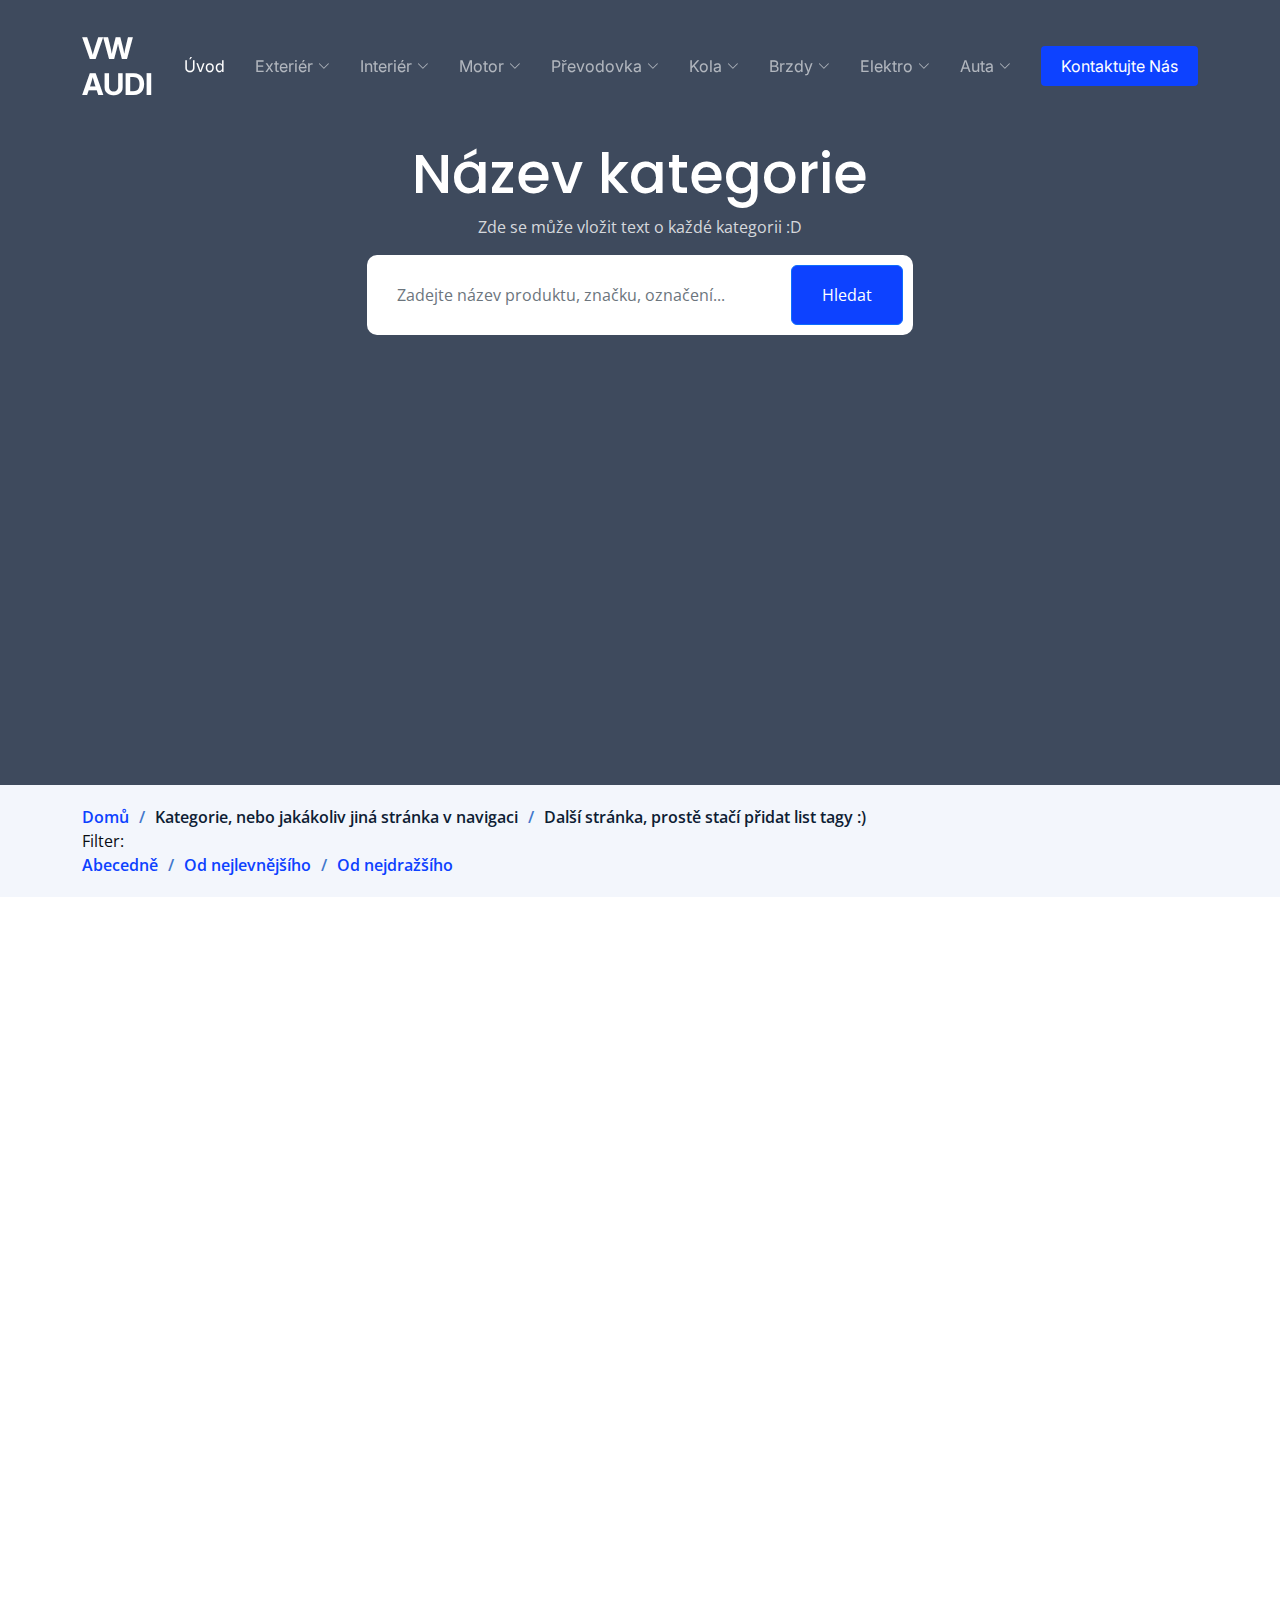
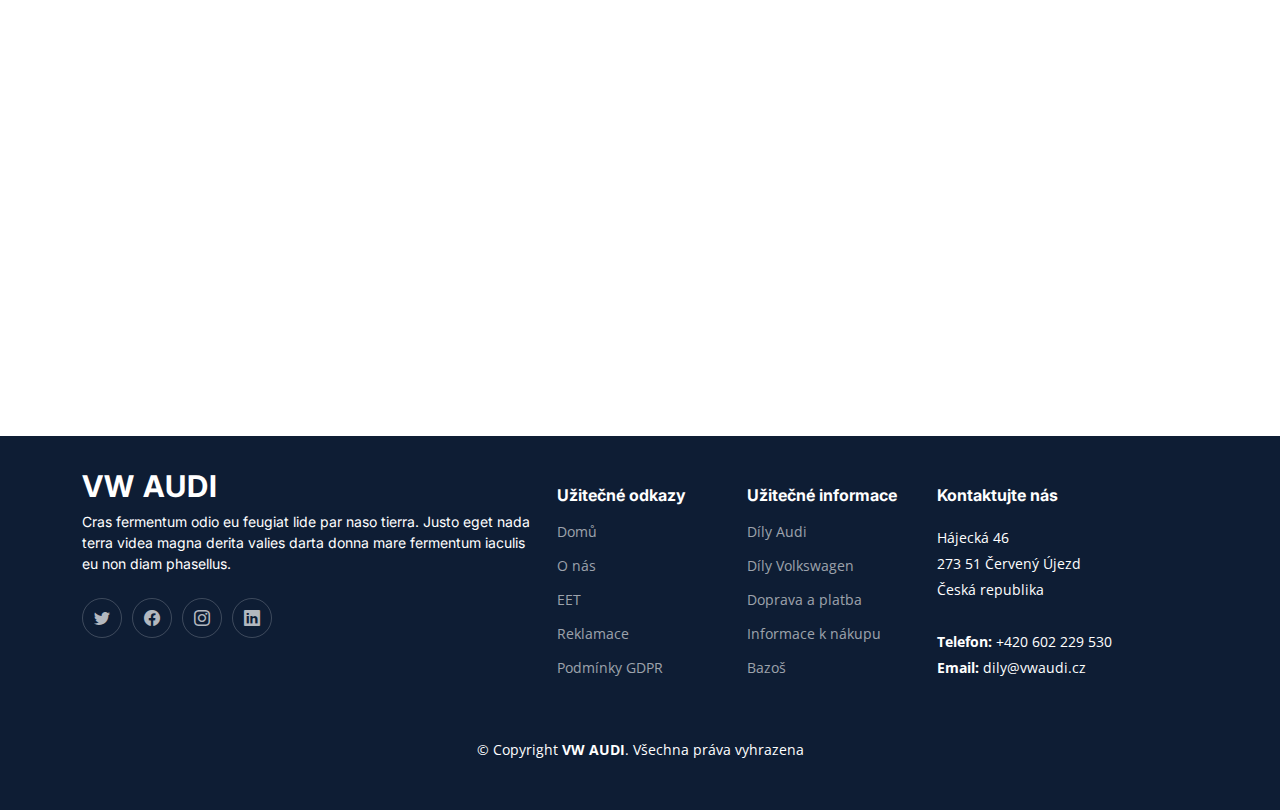
==== category-showcase-template.html @ 7b7fe3d1 "Initial commit" ====
<!DOCTYPE html>
<html lang="cs">

<head>
  <meta charset="utf-8">
  <meta content="width=device-width, initial-scale=1.0" name="viewport">

  <title>[Template]</title>
  <meta content="" name="description">
  <meta content="" name="keywords">

  <!-- Favicons -->
  <link rel="apple-touch-icon" sizes="180x180" href="assets/img/favicon/apple-touch-icon.png">
  <link rel="icon" type="image/png" sizes="32x32" href="assets/img/favicon/favicon-32x32.png">
  <link rel="icon" type="image/png" sizes="16x16" href="assets/img/favicon/favicon-16x16.png">
  <link rel="manifest" href="assets/img/favicon/site.webmanifest">

  <!-- Google Fonts -->
  <link rel="preconnect" href="https://fonts.googleapis.com">
  <link rel="preconnect" href="https://fonts.gstatic.com" crossorigin>
  <link href="https://fonts.googleapis.com/css2?family=Open+Sans:ital,wght@0,300;0,400;0,500;0,600;0,700;1,300;1,400;1,600;1,700&family=Poppins:ital,wght@0,300;0,400;0,500;0,600;0,700;1,300;1,400;1,500;1,600;1,700&family=Inter:ital,wght@0,300;0,400;0,500;0,600;0,700;1,300;1,400;1,500;1,600;1,700&display=swap" rel="stylesheet">

  <!-- Vendor CSS Files -->
  <link href="assets/vendor/bootstrap/css/bootstrap.min.css" rel="stylesheet">
  <link href="assets/vendor/bootstrap-icons/bootstrap-icons.css" rel="stylesheet">
  <link href="assets/vendor/fontawesome-free/css/all.min.css" rel="stylesheet">
  <link href="assets/vendor/glightbox/css/glightbox.min.css" rel="stylesheet">
  <link href="assets/vendor/swiper/swiper-bundle.min.css" rel="stylesheet">
  <link href="assets/vendor/aos/aos.css" rel="stylesheet">

  <!-- Template Main CSS File -->
  <link href="assets/css/main.css" rel="stylesheet">
</head>

<body>

  <!-- ======= Header ======= -->
  <header id="header" class="header d-flex align-items-center fixed-top">
    <div class="container-fluid container-xl d-flex align-items-center justify-content-between">

      <a href="index.html" class="logo d-flex align-items-center">
        <!-- Uncomment the line below if you also wish to use an image logo -->
        <!-- <img src="assets/img/logo.png" alt=""> -->
        <h1>VW AUDI</h1>
      </a>

      <i class="mobile-nav-toggle mobile-nav-show bi bi-list"></i>
      <i class="mobile-nav-toggle mobile-nav-hide d-none bi bi-x"></i>
      <nav id="navbar" class="navbar">
        <ul>
          <li><a href="index.html" class="active">Úvod</a></li>
          <li class="dropdown"><a href="#"><span>Exteriér</span> <i class="bi bi-chevron-down dropdown-indicator"></i></a>
            <ul>
              <li><a href="#">Skla čelní, boční, zadní okna a příslušenství</a></li>
              <li><a href="#">Mechanismy stěračů</a></li>
              <li class="dropdown"><a href="#"><span>Světla, světlomety, mlhovky, blikače</span> <i class="bi bi-chevron-down dropdown-indicator"></i></a>
                <ul>
                  <li><a href="#">Přední světlomety</a></li>
                  <li><a href="#">Zadní světla</a></li>
                </ul>
              </li>
              <li class="dropdown"><a href="#"><span>Karosérie, karošářské díly</span> <i class="bi bi-chevron-down dropdown-indicator"></i></a>
                <ul>
                  <li><a href="#">Dveře a kapoty</a></li>
                  <li><a href="#">Nárazníky</a></li>
                  <li><a href="#">Chladičová stěna</a></li>
                  <li><a href="#">Masky</a></li>
                  <li><a href="#">Zrcátka + slíčka zrcátek</a></li>
                </ul>
              </li>
              <li class="dropdown"><a href="#"><span>Chladiče, kondenzátory</span> <i class="bi bi-chevron-down dropdown-indicator"></i></a>
                <ul>
                  <li><a href="#">Intercooler</a></li>
                  <li><a href="#">Kondenzátory klimatizace</a></li>
                  <li><a href="#">Sahara, držáky vrtulí, vrtule</a></li>
                  <li><a href="#">Vodní chladiče</a></li>
                </ul>
              </li>
              <li><a href="#">Řízení, jednotlivé díly</a></li>
              <li><a href="#">Podvozek, jednotlivé díly</a></li>
              
            </ul>
          </li>

          <li class="dropdown"><a href="#"><span>Interiér</span> <i class="bi bi-chevron-down dropdown-indicator"></i></a>
            <ul>
              <li><a href="#">Vnitřní vybavení, interiér</a></li>
              <li><a href="#">Doplňky</a></li>
              <li><a href="#">Originální příslušenství, autodoplňky</a></li>
              <li class="dropdown"><a href="#"><span>Topení, chlazení, klimatizace</span> <i class="bi bi-chevron-down dropdown-indicator"></i></a>
                <ul>
                  <li><a href="#">Klimatizace</a></li>
                  <li><a href="#">Dopňky</a></li>
                  <li><a href="#">Hadice, trubky, klimatizace</a></li>
                </ul>
              </li>
            </ul>
          </li>

          <li class="dropdown"><a href="#"><span>Motor</span> <i class="bi bi-chevron-down dropdown-indicator"></i></a>
            <ul>
              <li><a href="#">Benzín</a></li>
              <li><a href="#">Diesel</a></li>
              <li><a href="#">Startéry</a></li>
              <li><a href="#">Alternátory</a></li>
              <li><a href="#">Klimakompresory</a></li>
              <li><a href="#">Servopumpy</a></li>
              <li><a href="#">Turbodmychadla</a></li>
              <li><a href="#">Vstřikovače pro motory</a></li>
              <li><a href="#">Vstřikovací čerpadla</a></li>
              <li><a href="#">AGR EGR Ventil</a></li>
              <li><a href="#">Hadice k turbu tlakové</a></li>
              <li><a href="#">Škrtící klapka benzín</a></li>
              <li><a href="#">Škrtící klapka diesel</a></li>
              <li><a href="#">Výfukové potrubí</a></li>
              <li><a href="#">Příprava paliva</a></li>
            </ul>
          </li>

          <li class="dropdown"><a href="#"><span>Převodovka</span> <i class="bi bi-chevron-down dropdown-indicator"></i></a>
            <ul>
              <li><a href="#">Poloosy, kardany</a></li>
            </ul>
          </li>

          <li class="dropdown"><a href="#"><span>Kola</span> <i class="bi bi-chevron-down dropdown-indicator"></i></a>
            <ul>
              <li><a href="#">Litá kola, plechová</a></li>
              <li><a href="#">Disky, pneumatiky</a></li>
            </ul>
          </li>

          <li class="dropdown"><a href="#"><span>Brzdy</span> <i class="bi bi-chevron-down dropdown-indicator"></i></a>
            <ul>
              <li><a href="#">ABS jednotky</a></li>
            </ul>
          </li>

          <li class="dropdown"><a href="#"><span>Elektro</span> <i class="bi bi-chevron-down dropdown-indicator"></i></a>
            <ul>
              <li><a href="#">Airbagy, bezpečnostní pásy, čidla</a></li>
              <li><a href="#">Nezávislá topení</a></li>
              <li><a href="#">Elektrika, elektrosoučástky, elektrodíly</a></li>
            </ul>
          </li>

          <li class="dropdown"><a href="#"><span>Auta</span> <i class="bi bi-chevron-down dropdown-indicator"></i></a>
            <ul>
              <li><a href="#">Volkswagen</a></li>
              <li><a href="#">Audi</a></li>
            </ul>
          </li>

          <li><a class="get-a-quote" href="#">Kontaktujte Nás</a></li>
        </ul>
      </nav><!-- .navbar -->

    </div>
  </header><!-- End Header -->
  <!-- End Header -->

  <main id="main">

    <!-- ======= Breadcrumbs ======= -->
    <div class="breadcrumbs">
      <div class="page-header d-flex align-items-center" style="background-image: url('assets/img/page-header.jpg');">
        <div class="container position-relative">
          <div class="row d-flex justify-content-center">
            <div class="col-lg-6 text-center">
              <h2>Název kategorie</h2>
              <p>Zde se může vložit text o každé kategorii :D</p>
              <div class="hero2 form">
                <form action="#" class="form-search d-flex align-items-stretch mb-3" data-aos="fade-up" data-aos-delay="200">
                  <input type="text" class="form-control" placeholder="Zadejte název produktu, značku, označení...">
                  <button type="submit" class="btn btn-primary">Hledat</button>
                </form>
              </div>
            </div>
          </div>
        </div>
      </div>
      <nav>
        <div class="container">
          <ol>
            <li><a href="index.html">Domů</a></li>
            <li>Kategorie, nebo jakákoliv jiná stránka v navigaci</li>
            <li>Další stránka, prostě stačí přidat list tagy :) </li>
          </ol>
          <span>Filter:</span>
          <ol>
            <li><a href="#">Abecedně</a></li>
            <li><a href="#">Od nejlevnějšího</a></li>
            <li><a href="#">Od nejdražšího</a></li>
          </ol>
        </div>
      </nav>
    </div><!-- End Breadcrumbs -->


    <!-- ======= Services Section ======= -->
    <section id="service" class="services pt-0">
      <div class="container" data-aos="fade-up">

        <div class="section-header">
          <span>Typ dílu</span>
          <h2>Typ dílu</h2>

        </div>

        <div class="row gy-4">

          <div class="col-lg-4 col-md-6" data-aos="fade-up" data-aos-delay="100">
            <div class="card">
              <div class="card-img">
                <img src="assets/img/item-placeholder.jpg" alt="" class="img-fluid">
              </div>
              <h3><a href="service-details.html" class="stretched-link">Titulek</a></h3>
              <p>Zde se musí vložit proměna pro popisek. Zatím tu bude tenhle text pro ukázku.</p>
              <h3 class="services status available">Dostupné</h3>
              <h3><span>2340</span> Kč</h3>
            </div>
          </div><!-- End Card Item -->

          <div class="col-lg-4 col-md-6" data-aos="fade-up" data-aos-delay="100">
            <div class="card">
              <div class="card-img">
                <img src="assets/img/item-placeholder.jpg" alt="" class="img-fluid">
              </div>
              <h3><a href="service-details.html" class="stretched-link">Titulek</a></h3>
              <p>Zde se musí vložit proměna pro popisek. Zatím tu bude tenhle text pro ukázku.</p>
              <h3 class="services status not-available">Nedostupné</h3>
              <h3><span>2340</span> Kč</h3>
            </div>
          </div><!-- End Card Item -->

          <div class="col-lg-4 col-md-6" data-aos="fade-up" data-aos-delay="100">
            <div class="card">
              <div class="card-img">
                <img src="assets/img/item-placeholder.jpg" alt="" class="img-fluid">
              </div>
              <h3><a href="service-details.html" class="stretched-link">Titulek</a></h3>
              <p>Zde se musí vložit proměna pro popisek. Zatím tu bude tenhle text pro ukázku.</p>
              <h3 class="services status available">Dostupné</h3>
              <h3><span>2340</span> Kč</h3>
            </div>
          </div><!-- End Card Item -->

          <div class="col-lg-4 col-md-6" data-aos="fade-up" data-aos-delay="100">
            <div class="card">
              <div class="card-img">
                <img src="assets/img/item-placeholder.jpg" alt="" class="img-fluid">
              </div>
              <h3><a href="service-details.html" class="stretched-link">Titulek</a></h3>
              <p>Zde se musí vložit proměna pro popisek. Zatím tu bude tenhle text pro ukázku.</p>
              <h3 class="services status not-available">Nedostupné</h3>
              <h3><span>2340</span> Kč</h3>
            </div>
          </div><!-- End Card Item -->

          <div class="col-lg-4 col-md-6" data-aos="fade-up" data-aos-delay="100">
            <div class="card">
              <div class="card-img">
                <img src="assets/img/item-placeholder.jpg" alt="" class="img-fluid">
              </div>
              <h3><a href="service-details.html" class="stretched-link">Titulek</a></h3>
              <p>Zde se musí vložit proměna pro popisek. Zatím tu bude tenhle text pro ukázku.</p>
              <h3 class="services status available">Dostupné</h3>
              <h3><span>2340</span> Kč</h3>
            </div>
          </div><!-- End Card Item -->

          <div class="col-lg-4 col-md-6" data-aos="fade-up" data-aos-delay="100">
            <div class="card">
              <div class="card-img">
                <img src="assets/img/item-placeholder.jpg" alt="" class="img-fluid">
              </div>
              <h3><a href="service-details.html" class="stretched-link">Titulek</a></h3>
              <p>Zde se musí vložit proměna pro popisek. Zatím tu bude tenhle text pro ukázku.</p>
              <h3 class="services status not-available">Nedostupné</h3>
              <h3><span>2340</span> Kč</h3>
            </div>
          </div><!-- End Card Item -->

        </div>

      </div>
    </section><!-- End Services Section -->

  <!-- ======= Footer ======= -->
  <footer id="footer" class="footer">

    <div class="container">
      <div class="row gy-4">
        <div class="col-lg-5 col-md-12 footer-info">
          <a href="index.html" class="logo d-flex align-items-center">
            <span>VW AUDI</span>
          </a>
          <p>Cras fermentum odio eu feugiat lide par naso tierra. Justo eget nada terra videa magna derita valies darta donna mare fermentum iaculis eu non diam phasellus.</p>
          <div class="social-links d-flex mt-4">
            <a href="#" class="twitter"><i class="bi bi-twitter"></i></a>
            <a href="#" class="facebook"><i class="bi bi-facebook"></i></a>
            <a href="#" class="instagram"><i class="bi bi-instagram"></i></a>
            <a href="#" class="linkedin"><i class="bi bi-linkedin"></i></a>
          </div>
        </div>

        <div class="col-lg-2 col-6 footer-links">
          <h4>Užitečné odkazy</h4>
          <ul>
            <li><a href="#">Domů</a></li>
            <li><a href="#">O nás</a></li>
            <li><a href="#">EET</a></li>
            <li><a href="#">Reklamace</a></li>
            <li><a href="#">Podmínky GDPR</a></li>
          </ul>
        </div>

        <div class="col-lg-2 col-6 footer-links">
          <h4>Užitečné informace</h4>
          <ul>
            <li><a href="#">Díly Audi</a></li>
            <li><a href="#">Díly Volkswagen</a></li>
            <li><a href="#">Doprava a platba</a></li>
            <li><a href="#">Informace k nákupu</a></li>
            <li><a href="http://auto.bazos.cz/?hledat=ROBERT+HERMAN&hlokalita=&humkreis=25&cenaod=&cenado=&kitx=ano" target="_blank">Bazoš</a></li>
          </ul>
        </div>

        <div class="col-lg-3 col-md-12 footer-contact text-center text-md-start">
          <h4>Kontaktujte nás</h4>
          <p>
            Hájecká 46 <br>
            273 51 Červený Újezd<br>
            Česká republika <br><br>
            <strong>Telefon:</strong> +420 602 229 530<br>
            <strong>Email:</strong> dily@vwaudi.cz<br>
          </p>

        </div>

      </div>
    </div>

    <div class="container mt-4">
      <div class="copyright">
        &copy; Copyright <strong><span>VW AUDI</span></strong>. Všechna práva vyhrazena
      </div>
      
    </div>

  </footer><!-- End Footer -->
  <!-- End Footer -->

  <a href="#" class="scroll-top d-flex align-items-center justify-content-center"><i class="bi bi-arrow-up-short"></i></a>

  <div id="preloader"></div>

  <!-- Vendor JS Files -->
  <script src="assets/vendor/bootstrap/js/bootstrap.bundle.min.js"></script>
  <script src="assets/vendor/purecounter/purecounter_vanilla.js"></script>
  <script src="assets/vendor/glightbox/js/glightbox.min.js"></script>
  <script src="assets/vendor/swiper/swiper-bundle.min.js"></script>
  <script src="assets/vendor/aos/aos.js"></script>
  <script src="assets/vendor/php-email-form/validate.js"></script>

  <!-- Template Main JS File -->
  <script src="assets/js/main.js"></script>

</body>

</html>
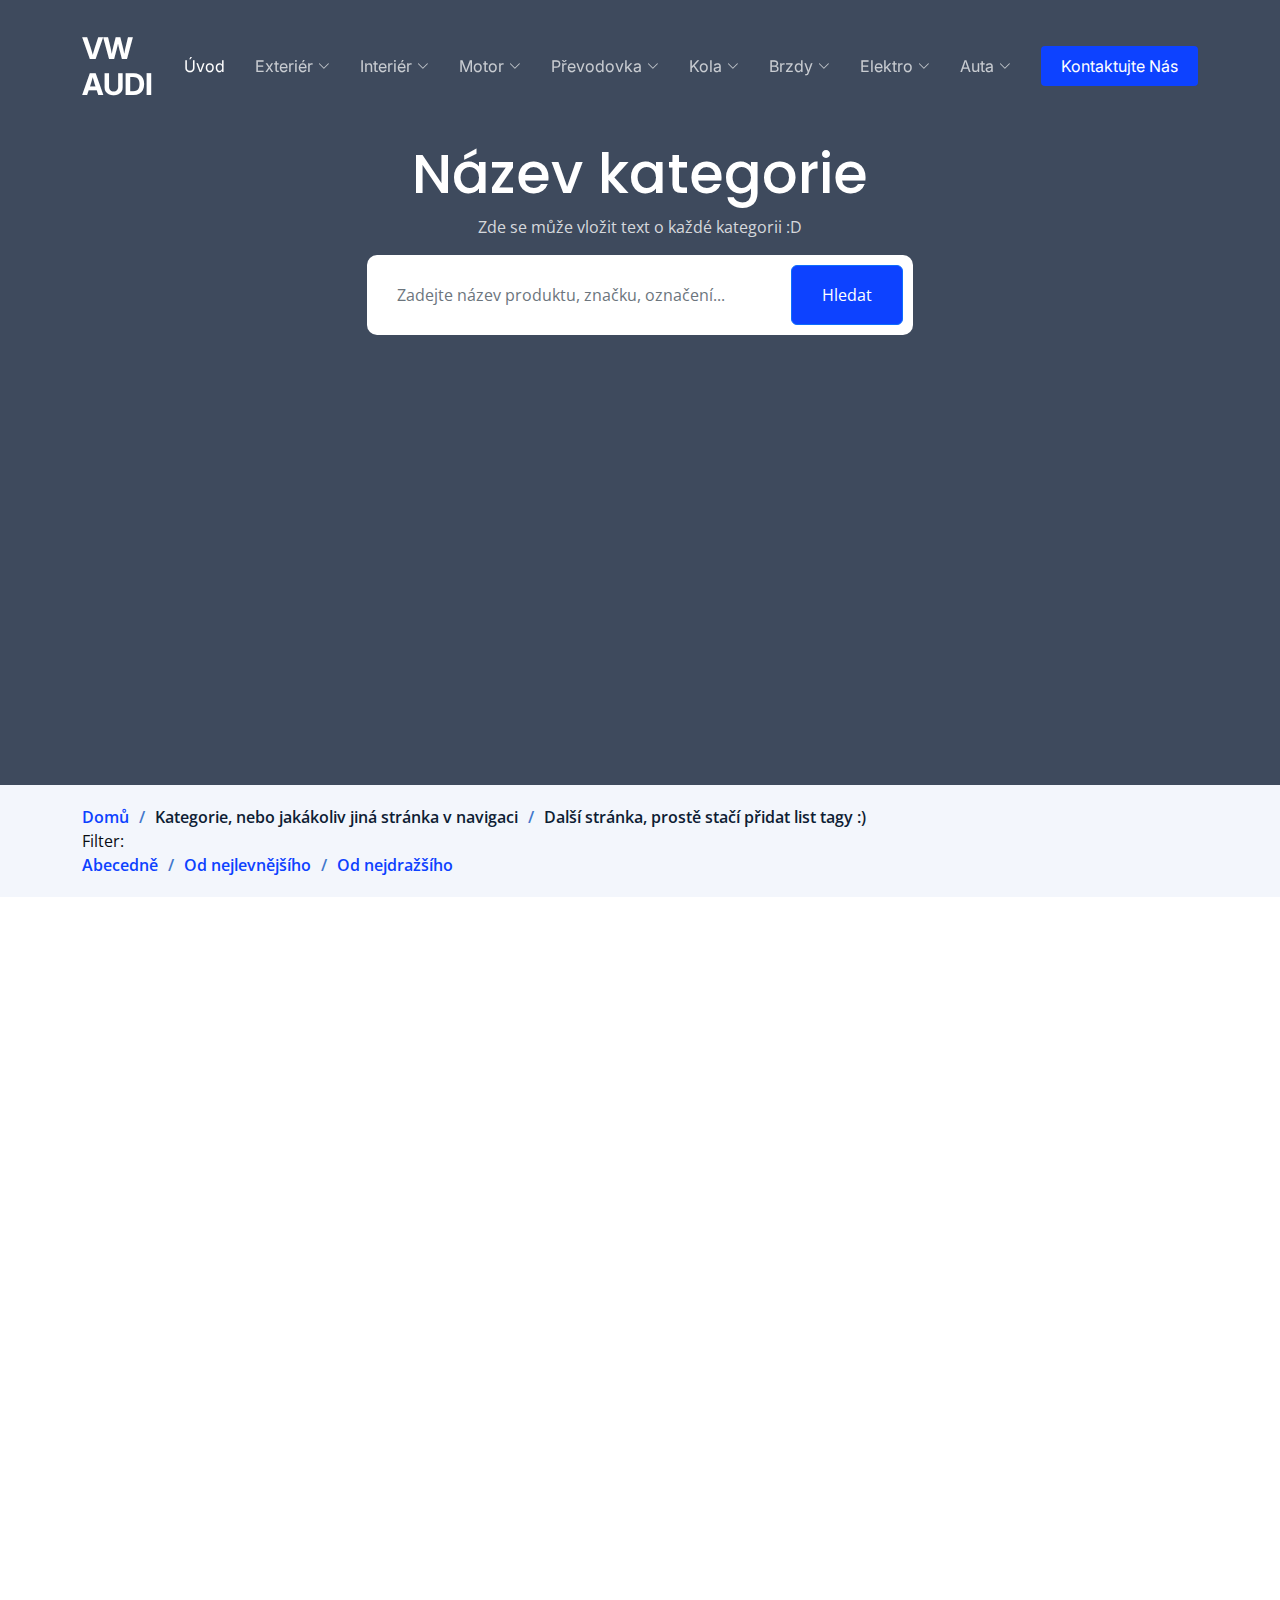
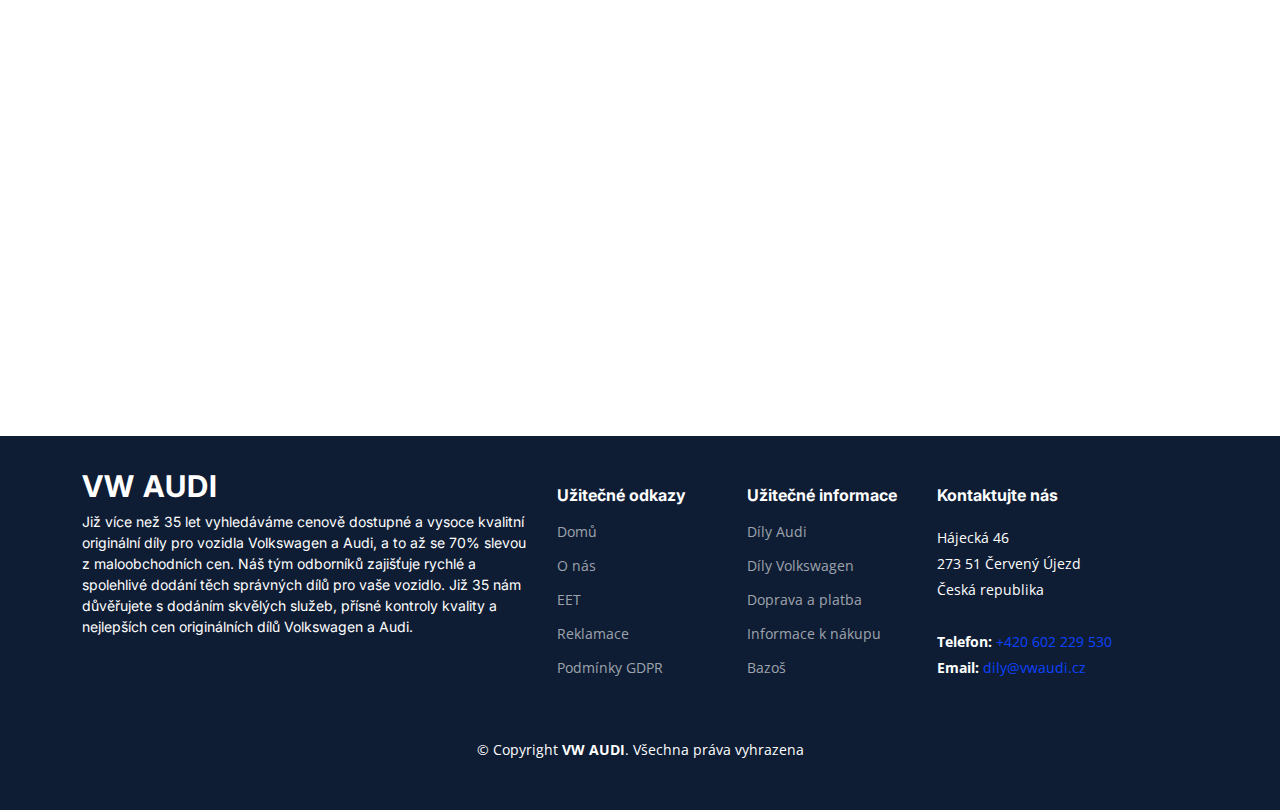
==== commit 096d2d8b: "Edited footer, changed counts. TBD - Fix form bugs" ====
--- a/category-showcase-template.html
+++ b/category-showcase-template.html
@@ -6,8 +6,9 @@
   <meta content="width=device-width, initial-scale=1.0" name="viewport">
 
   <title>[Template]</title>
-  <meta content="" name="description">
-  <meta content="" name="keywords">
+  <meta content="Ušetřete až 70% nákupem originálních použitých autodílů pro vaše Volkswagen nebo Audi v našem internetovém obchodě. Nabízíme širokou škálu originálních dílů pro tyto oblíbené značky a všechny díly procházejí pečlivou kontrolou a splňují přísné standardy kvality. Kontaktujte nás ještě dnes a využijte našich skvělých nabídek." name="description">
+  <meta content="Volkswagen, Audi, autodíly, originální, použité, nákup, cenově dostupné, kvalita, internetový obchod, garance kvality" name="keywords">
+
 
   <!-- Favicons -->
   <link rel="apple-touch-icon" sizes="180x180" href="assets/img/favicon/apple-touch-icon.png">
@@ -151,7 +152,7 @@
             </ul>
           </li>
 
-          <li><a class="get-a-quote" href="#">Kontaktujte Nás</a></li>
+          <li><a class="get-a-quote" href="mailto:dily@vwaudi.cz">Kontaktujte Nás</a></li>
         </ul>
       </nav><!-- .navbar -->
 
@@ -295,13 +296,7 @@
           <a href="index.html" class="logo d-flex align-items-center">
             <span>VW AUDI</span>
           </a>
-          <p>Cras fermentum odio eu feugiat lide par naso tierra. Justo eget nada terra videa magna derita valies darta donna mare fermentum iaculis eu non diam phasellus.</p>
-          <div class="social-links d-flex mt-4">
-            <a href="#" class="twitter"><i class="bi bi-twitter"></i></a>
-            <a href="#" class="facebook"><i class="bi bi-facebook"></i></a>
-            <a href="#" class="instagram"><i class="bi bi-instagram"></i></a>
-            <a href="#" class="linkedin"><i class="bi bi-linkedin"></i></a>
-          </div>
+          <p>Již více než 35 let vyhledáváme cenově dostupné a vysoce kvalitní originální díly pro vozidla Volkswagen a Audi, a to až se 70% slevou z maloobchodních cen. Náš tým odborníků zajišťuje rychlé a spolehlivé dodání těch správných dílů pro vaše vozidlo. Již 35 nám důvěřujete s dodáním skvělých služeb, přísné kontroly kvality a nejlepších cen originálních dílů Volkswagen a Audi.</p>
         </div>
 
         <div class="col-lg-2 col-6 footer-links">
@@ -332,8 +327,8 @@
             Hájecká 46 <br>
             273 51 Červený Újezd<br>
             Česká republika <br><br>
-            <strong>Telefon:</strong> +420 602 229 530<br>
-            <strong>Email:</strong> dily@vwaudi.cz<br>
+            <strong>Telefon:</strong> <a href="tel:+420602229530">+420 602 229 530</a><br>
+            <strong>Email:</strong> <a href="mailto:dily@vwaudi.cz">dily@vwaudi.cz</a><br>
           </p>
 
         </div>
@@ -362,6 +357,8 @@
   <script src="assets/vendor/swiper/swiper-bundle.min.js"></script>
   <script src="assets/vendor/aos/aos.js"></script>
   <script src="assets/vendor/php-email-form/validate.js"></script>
+  <!-- Tidio Live Chat -->
+  <script src="//code.tidio.co/gam2dsaixevtab65twdrgzqbtjnh2xce.js" async></script>
 
   <!-- Template Main JS File -->
   <script src="assets/js/main.js"></script>
--- a/assets/css/main.css
+++ b/assets/css/main.css
@@ -344,7 +344,7 @@
     font-family: var(--font-primary);
     font-size: 16px;
     font-weight: 400;
-    color: rgba(255, 255, 255, 0.6);
+    color: rgba(255, 255, 255, 0.719);
     white-space: nowrap;
     transition: 0.3s;
   }
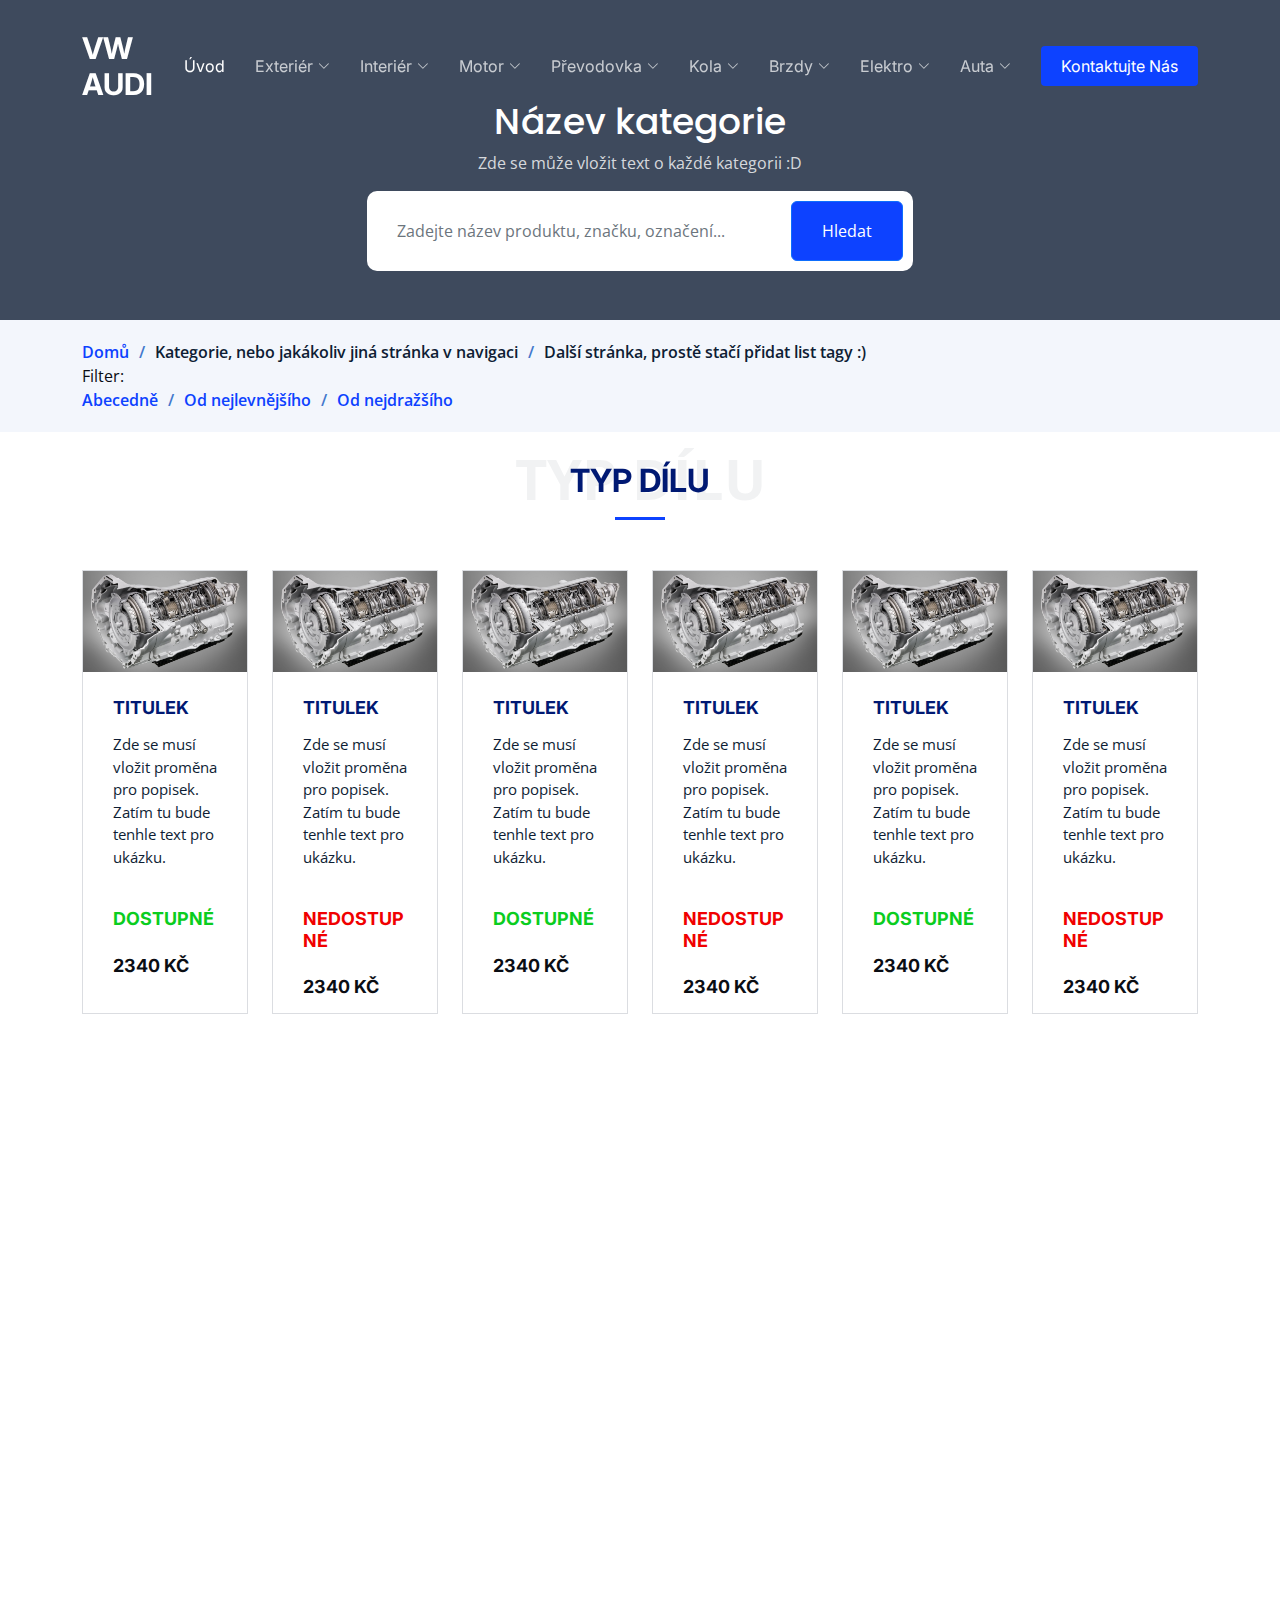
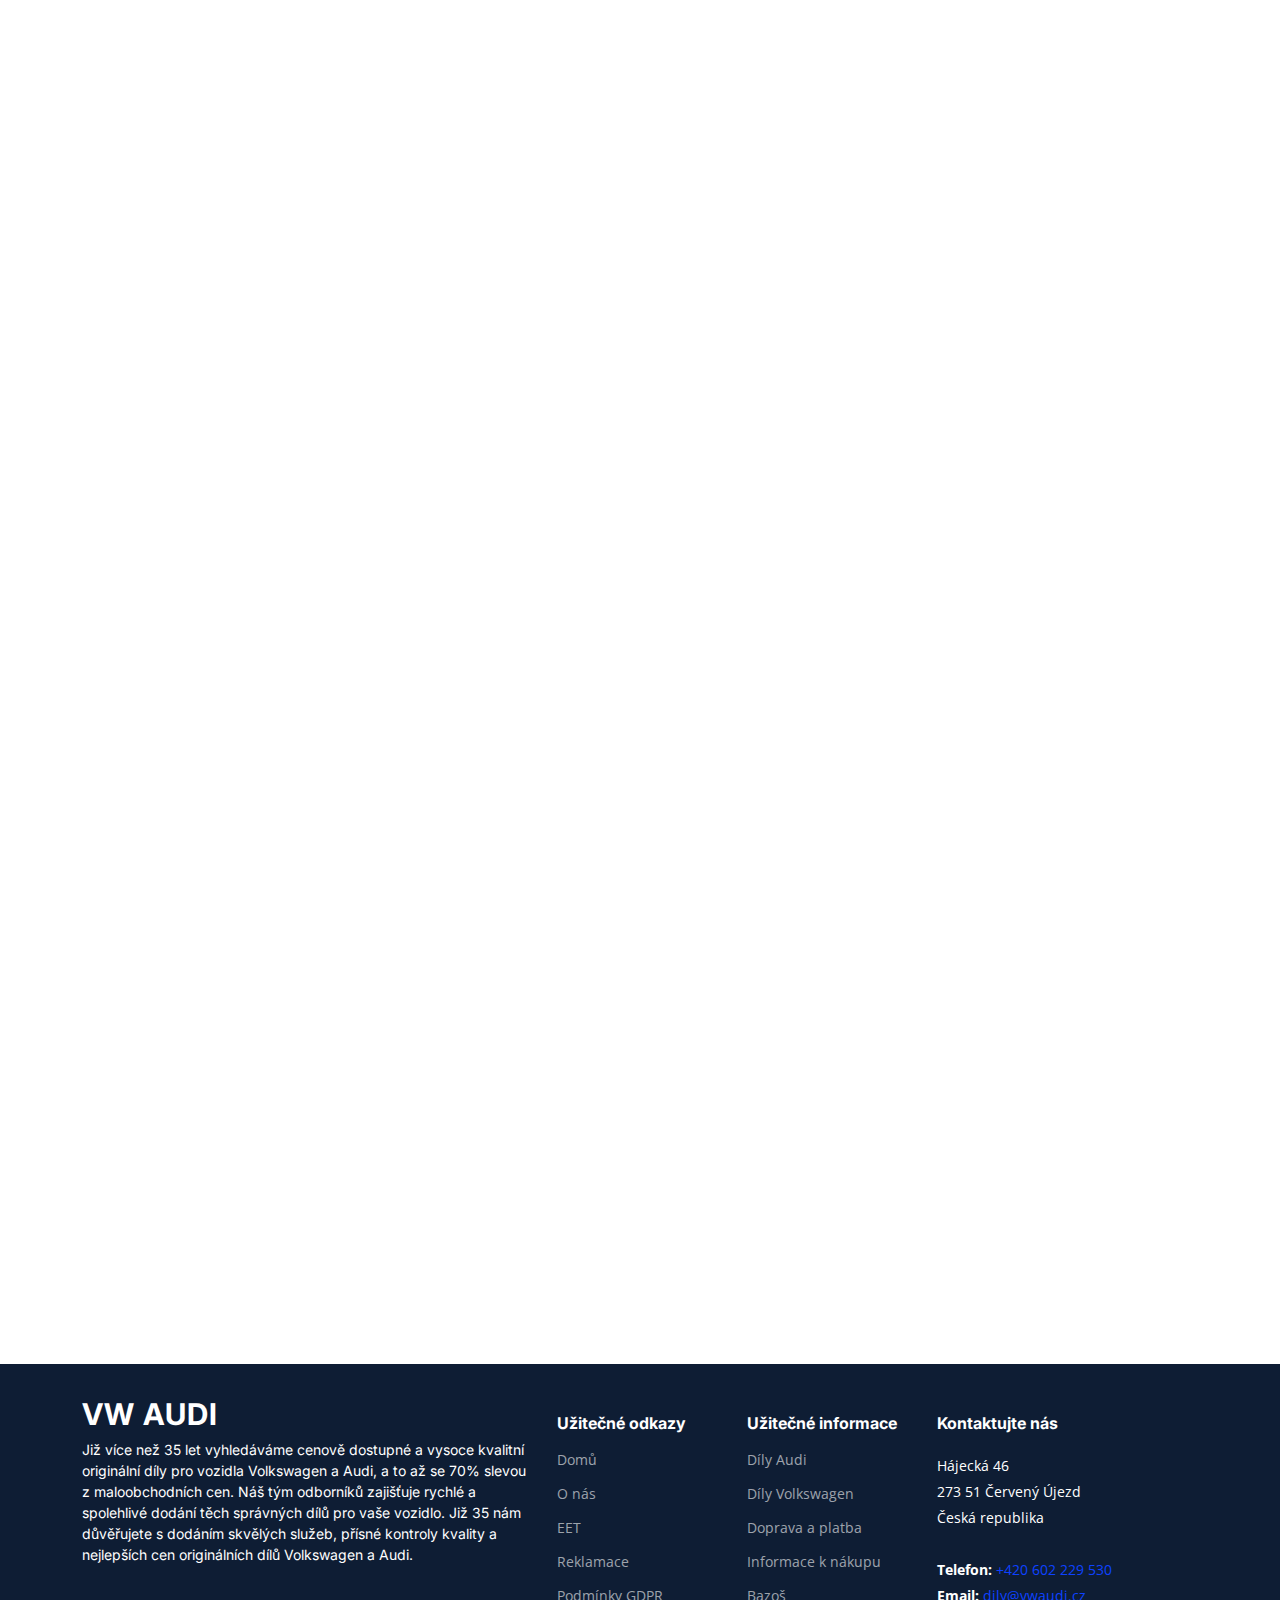
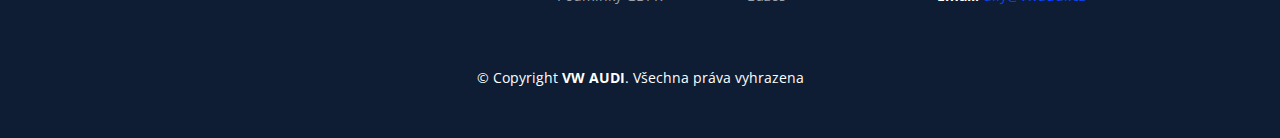
==== commit 87f478ef: "Fix: Resolved numerous problems" ====
--- a/category-showcase-template.html
+++ b/category-showcase-template.html
@@ -60,7 +60,7 @@
                   <li><a href="#">Zadní světla</a></li>
                 </ul>
               </li>
-              <li class="dropdown"><a href="#"><span>Karosérie, karošářské díly</span> <i class="bi bi-chevron-down dropdown-indicator"></i></a>
+              <li class="dropdown"><a href="#"><span>Karosérie, karosářské díly</span> <i class="bi bi-chevron-down dropdown-indicator"></i></a>
                 <ul>
                   <li><a href="#">Dveře a kapoty</a></li>
                   <li><a href="#">Nárazníky</a></li>
@@ -166,12 +166,13 @@
     <div class="breadcrumbs">
       <div class="page-header d-flex align-items-center" style="background-image: url('assets/img/page-header.jpg');">
         <div class="container position-relative">
-          <div class="row d-flex justify-content-center">
+          <div class="row d-flex justify-content-center" style="height: 200px;">
+
             <div class="col-lg-6 text-center">
               <h2>Název kategorie</h2>
               <p>Zde se může vložit text o každé kategorii :D</p>
               <div class="hero2 form">
-                <form action="#" class="form-search d-flex align-items-stretch mb-3" data-aos="fade-up" data-aos-delay="200">
+                <form action="#" class="form-search d-flex align-items-stretch mb-3">
                   <input type="text" class="form-control" placeholder="Zadejte název produktu, značku, označení...">
                   <button type="submit" class="btn btn-primary">Hledat</button>
                 </form>
@@ -210,77 +211,368 @@
 
         <div class="row gy-4">
 
-          <div class="col-lg-4 col-md-6" data-aos="fade-up" data-aos-delay="100">
-            <div class="card">
-              <div class="card-img">
-                <img src="assets/img/item-placeholder.jpg" alt="" class="img-fluid">
-              </div>
-              <h3><a href="service-details.html" class="stretched-link">Titulek</a></h3>
-              <p>Zde se musí vložit proměna pro popisek. Zatím tu bude tenhle text pro ukázku.</p>
-              <h3 class="services status available">Dostupné</h3>
-              <h3><span>2340</span> Kč</h3>
-            </div>
-          </div><!-- End Card Item -->
-
-          <div class="col-lg-4 col-md-6" data-aos="fade-up" data-aos-delay="100">
-            <div class="card">
-              <div class="card-img">
-                <img src="assets/img/item-placeholder.jpg" alt="" class="img-fluid">
-              </div>
-              <h3><a href="service-details.html" class="stretched-link">Titulek</a></h3>
-              <p>Zde se musí vložit proměna pro popisek. Zatím tu bude tenhle text pro ukázku.</p>
-              <h3 class="services status not-available">Nedostupné</h3>
-              <h3><span>2340</span> Kč</h3>
-            </div>
-          </div><!-- End Card Item -->
-
-          <div class="col-lg-4 col-md-6" data-aos="fade-up" data-aos-delay="100">
-            <div class="card">
-              <div class="card-img">
-                <img src="assets/img/item-placeholder.jpg" alt="" class="img-fluid">
-              </div>
-              <h3><a href="service-details.html" class="stretched-link">Titulek</a></h3>
-              <p>Zde se musí vložit proměna pro popisek. Zatím tu bude tenhle text pro ukázku.</p>
-              <h3 class="services status available">Dostupné</h3>
-              <h3><span>2340</span> Kč</h3>
-            </div>
-          </div><!-- End Card Item -->
-
-          <div class="col-lg-4 col-md-6" data-aos="fade-up" data-aos-delay="100">
-            <div class="card">
-              <div class="card-img">
-                <img src="assets/img/item-placeholder.jpg" alt="" class="img-fluid">
-              </div>
-              <h3><a href="service-details.html" class="stretched-link">Titulek</a></h3>
-              <p>Zde se musí vložit proměna pro popisek. Zatím tu bude tenhle text pro ukázku.</p>
-              <h3 class="services status not-available">Nedostupné</h3>
-              <h3><span>2340</span> Kč</h3>
-            </div>
-          </div><!-- End Card Item -->
-
-          <div class="col-lg-4 col-md-6" data-aos="fade-up" data-aos-delay="100">
-            <div class="card">
-              <div class="card-img">
-                <img src="assets/img/item-placeholder.jpg" alt="" class="img-fluid">
-              </div>
-              <h3><a href="service-details.html" class="stretched-link">Titulek</a></h3>
-              <p>Zde se musí vložit proměna pro popisek. Zatím tu bude tenhle text pro ukázku.</p>
-              <h3 class="services status available">Dostupné</h3>
-              <h3><span>2340</span> Kč</h3>
-            </div>
-          </div><!-- End Card Item -->
-
-          <div class="col-lg-4 col-md-6" data-aos="fade-up" data-aos-delay="100">
-            <div class="card">
-              <div class="card-img">
-                <img src="assets/img/item-placeholder.jpg" alt="" class="img-fluid">
-              </div>
-              <h3><a href="service-details.html" class="stretched-link">Titulek</a></h3>
-              <p>Zde se musí vložit proměna pro popisek. Zatím tu bude tenhle text pro ukázku.</p>
-              <h3 class="services status not-available">Nedostupné</h3>
-              <h3><span>2340</span> Kč</h3>
-            </div>
-          </div><!-- End Card Item -->
+          <div class="col-lg-2 col-md-6" data-aos="fade-up" data-aos-delay="100">
+            <div class="card">
+              <div class="card-img">
+                <img src="assets/img/item-placeholder.jpg" alt="" class="img-fluid">
+              </div>
+              <h3><a href="service-details.html" class="stretched-link">Titulek</a></h3>
+              <p>Zde se musí vložit proměna pro popisek. Zatím tu bude tenhle text pro ukázku.</p>
+              <h3 class="services status available">Dostupné</h3>
+              <h3><span>2340</span> Kč</h3>
+            </div>
+          </div><!-- End Card Item -->
+
+          <div class="col-lg-2 col-md-6" data-aos="fade-up" data-aos-delay="100">
+            <div class="card">
+              <div class="card-img">
+                <img src="assets/img/item-placeholder.jpg" alt="" class="img-fluid">
+              </div>
+              <h3><a href="service-details.html" class="stretched-link">Titulek</a></h3>
+              <p>Zde se musí vložit proměna pro popisek. Zatím tu bude tenhle text pro ukázku.</p>
+              <h3 class="services status not-available">Nedostupné</h3>
+              <h3><span>2340</span> Kč</h3>
+            </div>
+          </div><!-- End Card Item -->
+
+          <div class="col-lg-2 col-md-6" data-aos="fade-up" data-aos-delay="100">
+            <div class="card">
+              <div class="card-img">
+                <img src="assets/img/item-placeholder.jpg" alt="" class="img-fluid">
+              </div>
+              <h3><a href="service-details.html" class="stretched-link">Titulek</a></h3>
+              <p>Zde se musí vložit proměna pro popisek. Zatím tu bude tenhle text pro ukázku.</p>
+              <h3 class="services status available">Dostupné</h3>
+              <h3><span>2340</span> Kč</h3>
+            </div>
+          </div><!-- End Card Item -->
+
+          <div class="col-lg-2 col-md-6" data-aos="fade-up" data-aos-delay="100">
+            <div class="card">
+              <div class="card-img">
+                <img src="assets/img/item-placeholder.jpg" alt="" class="img-fluid">
+              </div>
+              <h3><a href="service-details.html" class="stretched-link">Titulek</a></h3>
+              <p>Zde se musí vložit proměna pro popisek. Zatím tu bude tenhle text pro ukázku.</p>
+              <h3 class="services status not-available">Nedostupné</h3>
+              <h3><span>2340</span> Kč</h3>
+            </div>
+          </div><!-- End Card Item -->
+
+          <div class="col-lg-2 col-md-6" data-aos="fade-up" data-aos-delay="100">
+            <div class="card">
+              <div class="card-img">
+                <img src="assets/img/item-placeholder.jpg" alt="" class="img-fluid">
+              </div>
+              <h3><a href="service-details.html" class="stretched-link">Titulek</a></h3>
+              <p>Zde se musí vložit proměna pro popisek. Zatím tu bude tenhle text pro ukázku.</p>
+              <h3 class="services status available">Dostupné</h3>
+              <h3><span>2340</span> Kč</h3>
+            </div>
+          </div><!-- End Card Item -->
+
+          <div class="col-lg-2 col-md-6" data-aos="fade-up" data-aos-delay="100">
+            <div class="card">
+              <div class="card-img">
+                <img src="assets/img/item-placeholder.jpg" alt="" class="img-fluid">
+              </div>
+              <h3><a href="service-details.html" class="stretched-link">Titulek</a></h3>
+              <p>Zde se musí vložit proměna pro popisek. Zatím tu bude tenhle text pro ukázku.</p>
+              <h3 class="services status not-available">Nedostupné</h3>
+              <h3><span>2340</span> Kč</h3>
+            </div>
+          </div><!-- End Card Item -->
+
+          <div class="col-lg-2 col-md-6" data-aos="fade-up" data-aos-delay="100">
+            <div class="card">
+              <div class="card-img">
+                <img src="assets/img/item-placeholder.jpg" alt="" class="img-fluid">
+              </div>
+              <h3><a href="service-details.html" class="stretched-link">Titulek</a></h3>
+              <p>Zde se musí vložit proměna pro popisek. Zatím tu bude tenhle text pro ukázku.</p>
+              <h3 class="services status available">Dostupné</h3>
+              <h3><span>2340</span> Kč</h3>
+            </div>
+          </div><!-- End Card Item -->
+
+          <div class="col-lg-2 col-md-6" data-aos="fade-up" data-aos-delay="100">
+            <div class="card">
+              <div class="card-img">
+                <img src="assets/img/item-placeholder.jpg" alt="" class="img-fluid">
+              </div>
+              <h3><a href="service-details.html" class="stretched-link">Titulek</a></h3>
+              <p>Zde se musí vložit proměna pro popisek. Zatím tu bude tenhle text pro ukázku.</p>
+              <h3 class="services status not-available">Nedostupné</h3>
+              <h3><span>2340</span> Kč</h3>
+            </div>
+          </div><!-- End Card Item -->
+
+          <div class="col-lg-2 col-md-6" data-aos="fade-up" data-aos-delay="100">
+            <div class="card">
+              <div class="card-img">
+                <img src="assets/img/item-placeholder.jpg" alt="" class="img-fluid">
+              </div>
+              <h3><a href="service-details.html" class="stretched-link">Titulek</a></h3>
+              <p>Zde se musí vložit proměna pro popisek. Zatím tu bude tenhle text pro ukázku.</p>
+              <h3 class="services status available">Dostupné</h3>
+              <h3><span>2340</span> Kč</h3>
+            </div>
+          </div><!-- End Card Item -->
+
+          <div class="col-lg-2 col-md-6" data-aos="fade-up" data-aos-delay="100">
+            <div class="card">
+              <div class="card-img">
+                <img src="assets/img/item-placeholder.jpg" alt="" class="img-fluid">
+              </div>
+              <h3><a href="service-details.html" class="stretched-link">Titulek</a></h3>
+              <p>Zde se musí vložit proměna pro popisek. Zatím tu bude tenhle text pro ukázku.</p>
+              <h3 class="services status not-available">Nedostupné</h3>
+              <h3><span>2340</span> Kč</h3>
+            </div>
+          </div><!-- End Card Item -->
+
+          <div class="col-lg-2 col-md-6" data-aos="fade-up" data-aos-delay="100">
+            <div class="card">
+              <div class="card-img">
+                <img src="assets/img/item-placeholder.jpg" alt="" class="img-fluid">
+              </div>
+              <h3><a href="service-details.html" class="stretched-link">Titulek</a></h3>
+              <p>Zde se musí vložit proměna pro popisek. Zatím tu bude tenhle text pro ukázku.</p>
+              <h3 class="services status available">Dostupné</h3>
+              <h3><span>2340</span> Kč</h3>
+            </div>
+          </div><!-- End Card Item -->
+
+          <div class="col-lg-2 col-md-6" data-aos="fade-up" data-aos-delay="100">
+            <div class="card">
+              <div class="card-img">
+                <img src="assets/img/item-placeholder.jpg" alt="" class="img-fluid">
+              </div>
+              <h3><a href="service-details.html" class="stretched-link">Titulek</a></h3>
+              <p>Zde se musí vložit proměna pro popisek. Zatím tu bude tenhle text pro ukázku.</p>
+              <h3 class="services status not-available">Nedostupné</h3>
+              <h3><span>2340</span> Kč</h3>
+            </div>
+          </div><!-- End Card Item -->
+
+          <div class="col-lg-2 col-md-6" data-aos="fade-up" data-aos-delay="100">
+            <div class="card">
+              <div class="card-img">
+                <img src="assets/img/item-placeholder.jpg" alt="" class="img-fluid">
+              </div>
+              <h3><a href="service-details.html" class="stretched-link">Titulek</a></h3>
+              <p>Zde se musí vložit proměna pro popisek. Zatím tu bude tenhle text pro ukázku.</p>
+              <h3 class="services status available">Dostupné</h3>
+              <h3><span>2340</span> Kč</h3>
+            </div>
+          </div><!-- End Card Item -->
+
+          <div class="col-lg-2 col-md-6" data-aos="fade-up" data-aos-delay="100">
+            <div class="card">
+              <div class="card-img">
+                <img src="assets/img/item-placeholder.jpg" alt="" class="img-fluid">
+              </div>
+              <h3><a href="service-details.html" class="stretched-link">Titulek</a></h3>
+              <p>Zde se musí vložit proměna pro popisek. Zatím tu bude tenhle text pro ukázku.</p>
+              <h3 class="services status not-available">Nedostupné</h3>
+              <h3><span>2340</span> Kč</h3>
+            </div>
+          </div><!-- End Card Item -->
+
+          <div class="col-lg-2 col-md-6" data-aos="fade-up" data-aos-delay="100">
+            <div class="card">
+              <div class="card-img">
+                <img src="assets/img/item-placeholder.jpg" alt="" class="img-fluid">
+              </div>
+              <h3><a href="service-details.html" class="stretched-link">Titulek</a></h3>
+              <p>Zde se musí vložit proměna pro popisek. Zatím tu bude tenhle text pro ukázku.</p>
+              <h3 class="services status available">Dostupné</h3>
+              <h3><span>2340</span> Kč</h3>
+            </div>
+          </div><!-- End Card Item -->
+
+          <div class="col-lg-2 col-md-6" data-aos="fade-up" data-aos-delay="100">
+            <div class="card">
+              <div class="card-img">
+                <img src="assets/img/item-placeholder.jpg" alt="" class="img-fluid">
+              </div>
+              <h3><a href="service-details.html" class="stretched-link">Titulek</a></h3>
+              <p>Zde se musí vložit proměna pro popisek. Zatím tu bude tenhle text pro ukázku.</p>
+              <h3 class="services status not-available">Nedostupné</h3>
+              <h3><span>2340</span> Kč</h3>
+            </div>
+          </div><!-- End Card Item -->
+
+          <div class="col-lg-2 col-md-6" data-aos="fade-up" data-aos-delay="100">
+            <div class="card">
+              <div class="card-img">
+                <img src="assets/img/item-placeholder.jpg" alt="" class="img-fluid">
+              </div>
+              <h3><a href="service-details.html" class="stretched-link">Titulek</a></h3>
+              <p>Zde se musí vložit proměna pro popisek. Zatím tu bude tenhle text pro ukázku.</p>
+              <h3 class="services status available">Dostupné</h3>
+              <h3><span>2340</span> Kč</h3>
+            </div>
+          </div><!-- End Card Item -->
+
+          <div class="col-lg-2 col-md-6" data-aos="fade-up" data-aos-delay="100">
+            <div class="card">
+              <div class="card-img">
+                <img src="assets/img/item-placeholder.jpg" alt="" class="img-fluid">
+              </div>
+              <h3><a href="service-details.html" class="stretched-link">Titulek</a></h3>
+              <p>Zde se musí vložit proměna pro popisek. Zatím tu bude tenhle text pro ukázku.</p>
+              <h3 class="services status not-available">Nedostupné</h3>
+              <h3><span>2340</span> Kč</h3>
+            </div>
+          </div><!-- End Card Item -->
+
+          <div class="col-lg-2 col-md-6" data-aos="fade-up" data-aos-delay="100">
+            <div class="card">
+              <div class="card-img">
+                <img src="assets/img/item-placeholder.jpg" alt="" class="img-fluid">
+              </div>
+              <h3><a href="service-details.html" class="stretched-link">Titulek</a></h3>
+              <p>Zde se musí vložit proměna pro popisek. Zatím tu bude tenhle text pro ukázku.</p>
+              <h3 class="services status available">Dostupné</h3>
+              <h3><span>2340</span> Kč</h3>
+            </div>
+          </div><!-- End Card Item -->
+
+          <div class="col-lg-2 col-md-6" data-aos="fade-up" data-aos-delay="100">
+            <div class="card">
+              <div class="card-img">
+                <img src="assets/img/item-placeholder.jpg" alt="" class="img-fluid">
+              </div>
+              <h3><a href="service-details.html" class="stretched-link">Titulek</a></h3>
+              <p>Zde se musí vložit proměna pro popisek. Zatím tu bude tenhle text pro ukázku.</p>
+              <h3 class="services status not-available">Nedostupné</h3>
+              <h3><span>2340</span> Kč</h3>
+            </div>
+          </div><!-- End Card Item -->
+
+          <div class="col-lg-2 col-md-6" data-aos="fade-up" data-aos-delay="100">
+            <div class="card">
+              <div class="card-img">
+                <img src="assets/img/item-placeholder.jpg" alt="" class="img-fluid">
+              </div>
+              <h3><a href="service-details.html" class="stretched-link">Titulek</a></h3>
+              <p>Zde se musí vložit proměna pro popisek. Zatím tu bude tenhle text pro ukázku.</p>
+              <h3 class="services status available">Dostupné</h3>
+              <h3><span>2340</span> Kč</h3>
+            </div>
+          </div><!-- End Card Item -->
+
+          <div class="col-lg-2 col-md-6" data-aos="fade-up" data-aos-delay="100">
+            <div class="card">
+              <div class="card-img">
+                <img src="assets/img/item-placeholder.jpg" alt="" class="img-fluid">
+              </div>
+              <h3><a href="service-details.html" class="stretched-link">Titulek</a></h3>
+              <p>Zde se musí vložit proměna pro popisek. Zatím tu bude tenhle text pro ukázku.</p>
+              <h3 class="services status not-available">Nedostupné</h3>
+              <h3><span>2340</span> Kč</h3>
+            </div>
+          </div><!-- End Card Item -->
+
+          <div class="col-lg-2 col-md-6" data-aos="fade-up" data-aos-delay="100">
+            <div class="card">
+              <div class="card-img">
+                <img src="assets/img/item-placeholder.jpg" alt="" class="img-fluid">
+              </div>
+              <h3><a href="service-details.html" class="stretched-link">Titulek</a></h3>
+              <p>Zde se musí vložit proměna pro popisek. Zatím tu bude tenhle text pro ukázku.</p>
+              <h3 class="services status available">Dostupné</h3>
+              <h3><span>2340</span> Kč</h3>
+            </div>
+          </div><!-- End Card Item -->
+
+          <div class="col-lg-2 col-md-6" data-aos="fade-up" data-aos-delay="100">
+            <div class="card">
+              <div class="card-img">
+                <img src="assets/img/item-placeholder.jpg" alt="" class="img-fluid">
+              </div>
+              <h3><a href="service-details.html" class="stretched-link">Titulek</a></h3>
+              <p>Zde se musí vložit proměna pro popisek. Zatím tu bude tenhle text pro ukázku.</p>
+              <h3 class="services status not-available">Nedostupné</h3>
+              <h3><span>2340</span> Kč</h3>
+            </div>
+          </div><!-- End Card Item -->
+
+          <div class="col-lg-2 col-md-6" data-aos="fade-up" data-aos-delay="100">
+            <div class="card">
+              <div class="card-img">
+                <img src="assets/img/item-placeholder.jpg" alt="" class="img-fluid">
+              </div>
+              <h3><a href="service-details.html" class="stretched-link">Titulek</a></h3>
+              <p>Zde se musí vložit proměna pro popisek. Zatím tu bude tenhle text pro ukázku.</p>
+              <h3 class="services status available">Dostupné</h3>
+              <h3><span>2340</span> Kč</h3>
+            </div>
+          </div><!-- End Card Item -->
+
+          <div class="col-lg-2 col-md-6" data-aos="fade-up" data-aos-delay="100">
+            <div class="card">
+              <div class="card-img">
+                <img src="assets/img/item-placeholder.jpg" alt="" class="img-fluid">
+              </div>
+              <h3><a href="service-details.html" class="stretched-link">Titulek</a></h3>
+              <p>Zde se musí vložit proměna pro popisek. Zatím tu bude tenhle text pro ukázku.</p>
+              <h3 class="services status not-available">Nedostupné</h3>
+              <h3><span>2340</span> Kč</h3>
+            </div>
+          </div><!-- End Card Item -->
+
+          <div class="col-lg-2 col-md-6" data-aos="fade-up" data-aos-delay="100">
+            <div class="card">
+              <div class="card-img">
+                <img src="assets/img/item-placeholder.jpg" alt="" class="img-fluid">
+              </div>
+              <h3><a href="service-details.html" class="stretched-link">Titulek</a></h3>
+              <p>Zde se musí vložit proměna pro popisek. Zatím tu bude tenhle text pro ukázku.</p>
+              <h3 class="services status available">Dostupné</h3>
+              <h3><span>2340</span> Kč</h3>
+            </div>
+          </div><!-- End Card Item -->
+
+          <div class="col-lg-2 col-md-6" data-aos="fade-up" data-aos-delay="100">
+            <div class="card">
+              <div class="card-img">
+                <img src="assets/img/item-placeholder.jpg" alt="" class="img-fluid">
+              </div>
+              <h3><a href="service-details.html" class="stretched-link">Titulek</a></h3>
+              <p>Zde se musí vložit proměna pro popisek. Zatím tu bude tenhle text pro ukázku.</p>
+              <h3 class="services status not-available">Nedostupné</h3>
+              <h3><span>2340</span> Kč</h3>
+            </div>
+          </div><!-- End Card Item -->
+
+          <div class="col-lg-2 col-md-6" data-aos="fade-up" data-aos-delay="100">
+            <div class="card">
+              <div class="card-img">
+                <img src="assets/img/item-placeholder.jpg" alt="" class="img-fluid">
+              </div>
+              <h3><a href="service-details.html" class="stretched-link">Titulek</a></h3>
+              <p>Zde se musí vložit proměna pro popisek. Zatím tu bude tenhle text pro ukázku.</p>
+              <h3 class="services status available">Dostupné</h3>
+              <h3><span>2340</span> Kč</h3>
+            </div>
+          </div><!-- End Card Item -->
+
+          <div class="col-lg-2 col-md-6" data-aos="fade-up" data-aos-delay="100">
+            <div class="card">
+              <div class="card-img">
+                <img src="assets/img/item-placeholder.jpg" alt="" class="img-fluid">
+              </div>
+              <h3><a href="service-details.html" class="stretched-link">Titulek</a></h3>
+              <p>Zde se musí vložit proměna pro popisek. Zatím tu bude tenhle text pro ukázku.</p>
+              <h3 class="services status not-available">Nedostupné</h3>
+              <h3><span>2340</span> Kč</h3>
+            </div>
+          </div><!-- End Card Item -->
+
+          
+          
 
         </div>
 
--- a/assets/css/main.css
+++ b/assets/css/main.css
@@ -119,7 +119,7 @@
 # Breadcrumbs
 --------------------------------------------------------------*/
 .breadcrumbs .page-header {
-  padding: 140px 0 80px 0;
+  padding: 100px 0 20px 0;
   position: relative;
   background-size: cover;
   background-position: center;
@@ -134,7 +134,7 @@
 }
 
 .breadcrumbs .page-header h2 {
-  font-size: 56px;
+  font-size: 36px;
   font-weight: 500;
   color: #fff;
   font-family: var(--font-secondary);
@@ -1591,6 +1591,10 @@
   color: rgba(14, 29, 52, 0.8);
 }
 
+.contact img {
+  padding: 60px 30px 0px 60px; 
+}
+
 .contact .php-email-form {
   width: 100%;
   background: #fff;
